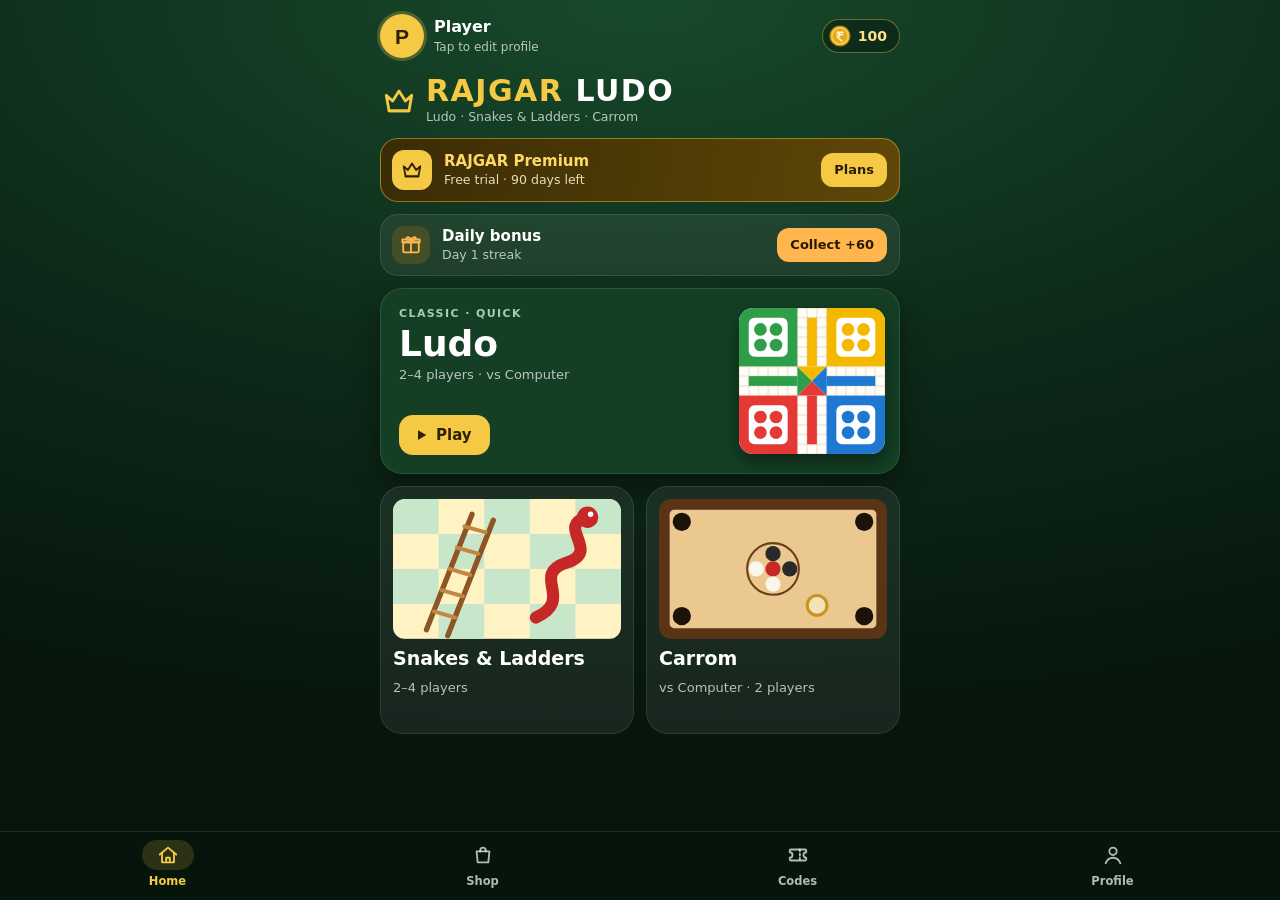
==== web/index.html @ 7553d936 "Android app shell (WebView + Play Billing 8) with CI build and emulator screenshots Co-Authored-By: " ====
<!DOCTYPE html>
<html lang="en">
<head>
<meta charset="UTF-8">
<meta name="viewport" content="width=device-width, initial-scale=1, viewport-fit=cover">
<title>RAJGAR Ludo</title>
<meta name="description" content="RAJGAR Ludo – Ludo, Snakes & Ladders and Carrom. Play offline vs computer or with friends on one phone.">
<meta name="theme-color" content="#0d2818">
<link rel="manifest" href="manifest.webmanifest">
<link rel="icon" type="image/png" sizes="192x192" href="icons/icon-192.png">
<link rel="apple-touch-icon" href="icons/apple-touch-icon.png">
<meta name="mobile-web-app-capable" content="yes">
<meta name="apple-mobile-web-app-capable" content="yes">
<meta name="apple-mobile-web-app-status-bar-style" content="black-translucent">
<link rel="stylesheet" href="shared.css">
<style>
  body.hub{min-height:100vh;min-height:100dvh;padding:max(10px, env(safe-area-inset-top)) 16px calc(92px + env(safe-area-inset-bottom))}
  .home{max-width:520px;margin:0 auto;display:flex;flex-direction:column;gap:12px}
  .who{flex:1;min-width:0;display:flex;align-items:center;gap:10px;background:none;border:0;padding:0;text-align:left}
  .av-lg{width:44px;height:44px;border-radius:50%;background:var(--surface-2);display:grid;place-items:center;flex:none;box-shadow:0 0 0 3px color-mix(in srgb,var(--accent) 25%,transparent)}
  .av-lg .avl{width:100%;height:100%;border-radius:50%;background:var(--accent);color:var(--accent-ink);display:grid;place-items:center;font:800 21px/1 'Baloo 2',sans-serif}
  .av-lg .avi{width:24px;height:24px}
  .who b{display:block;font-size:16px;font-weight:800;white-space:nowrap;overflow:hidden;text-overflow:ellipsis}
  .who small{font-size:12px;color:var(--text-2)}
  .wordmark{display:flex;align-items:center;gap:10px;padding:2px 2px 0}
  .wordmark .ic{width:34px;height:34px;color:var(--accent)}
  .wordmark .wm{font:800 30px/1 'Baloo 2',system-ui,sans-serif;letter-spacing:1.5px}
  .wordmark .wm span{color:var(--accent)}
  .wordmark small{display:block;font-size:12.5px;color:var(--text-2);margin-top:3px}
  .strip{display:flex;align-items:center;gap:12px;width:100%;padding:11px 12px 11px 11px;border-radius:18px;text-align:left}
  .prem{border:1px solid rgba(246,201,69,.45);background:linear-gradient(100deg,#3A2C05 0%,#5E4707 100%)}
  .prem .pi{width:40px;height:40px;border-radius:12px;background:#F6C945;display:grid;place-items:center;flex:none;color:#2B1E00}
  .prem b{color:#FFD866}
  .strip .tx{flex:1;display:flex;flex-direction:column;gap:1px;min-width:0}
  .strip b{font-size:15px;font-weight:800}
  .strip small{font-size:12.5px;color:#E9DDB8}
  .pill{padding:8px 13px;border-radius:12px;font-weight:800;font-size:13px;white-space:nowrap}
  .prem .pill{background:#F6C945;color:#2B1E00}
  .daily{background:var(--surface);border:1px solid var(--stroke)}
  .daily[hidden]{display:none}
  .daily .gi{width:38px;height:38px;border-radius:12px;background:rgba(255,152,0,.16);display:grid;place-items:center;flex:none;color:#FFB74D}
  .daily small{color:var(--text-2)}
  .daily .pill{background:#FFB74D;color:#2B1600;border:0}
  .gcard{display:flex;color:inherit;border-radius:22px;border:1px solid var(--stroke)}
  .hero{align-items:center;gap:12px;min-height:186px;padding:16px 14px 16px 18px;background:color-mix(in srgb,var(--bg1) 85%,#000);box-shadow:0 12px 28px rgba(0,0,0,.35)}
  .hero .tx{flex:1;display:flex;flex-direction:column;gap:4px;min-width:0}
  .eyebrow{font-size:11px;letter-spacing:1.4px;font-weight:800;color:#9FD3AE;text-transform:uppercase}
  .gtitle{font:800 36px/1 'Baloo 2',system-ui,sans-serif}
  .meta{font-size:13px;color:var(--text-2)}
  .stat{font-size:12.5px;font-weight:700;color:var(--accent);min-height:1.2em}
  .playbtn{margin-top:8px;align-self:flex-start;display:inline-flex;align-items:center;gap:6px;height:40px;padding:0 18px 0 13px;border-radius:14px;background:var(--accent);color:var(--accent-ink);font-weight:800;font-size:15px}
  .playbtn .ic{width:18px;height:18px}
  .mini{flex:none;border-radius:14px;box-shadow:0 8px 18px rgba(0,0,0,.4)}
  .tiles{display:grid;grid-template-columns:repeat(2,minmax(0,1fr));gap:12px}
  .tile{flex-direction:column;gap:10px;padding:12px;background:var(--surface)}
  .tile svg{width:100%;height:auto;border-radius:12px;display:block}
  .tile .tt{font:800 19px/1.05 'Baloo 2',system-ui,sans-serif}
  .tabbar{position:fixed;left:0;right:0;bottom:0;z-index:40;display:grid;grid-template-columns:repeat(4,minmax(0,1fr));padding:8px 10px calc(10px + env(safe-area-inset-bottom));background:color-mix(in srgb,var(--bg3) 94%,transparent);border-top:1px solid var(--stroke);backdrop-filter:blur(12px)}
  .tab{display:flex;flex-direction:column;align-items:center;gap:4px;background:none;border:0;padding:0;color:var(--text-2);font-size:11.5px;font-weight:700}
  .tab .tw{width:52px;height:30px;border-radius:15px;display:grid;place-items:center;transition:background .2s}
  .tab.on{color:var(--accent);font-weight:800}
  .tab.on .tw{background:color-mix(in srgb,var(--accent) 16%,transparent)}
  /* sheets */
  .shead{display:flex;align-items:center;gap:10px;margin-bottom:14px;padding-right:44px}
  .shead h2{margin:0;flex:1}
  .items{display:grid;grid-template-columns:repeat(2,minmax(0,1fr));gap:10px;margin-top:14px}
  .item{display:flex;align-items:center;gap:12px;padding:12px;border-radius:18px;background:var(--surface);border:1px solid var(--stroke);min-width:0}
  .item.in-use{border:1.5px solid rgba(155,231,163,.55)}
  .item.prem{background:linear-gradient(160deg,rgba(246,201,69,.16),rgba(255,255,255,.04));border-color:rgba(246,201,69,.45)}
  .item .iv{display:flex;flex-direction:column;gap:5px;min-width:0}
  .item .in{font-weight:800;font-size:14px;white-space:nowrap;overflow:hidden;text-overflow:ellipsis}
  .ib2{align-self:flex-start;height:28px;padding:0 11px;border-radius:9px;border:0;background:var(--accent);color:var(--accent-ink);font-weight:800;font-size:12px;white-space:nowrap}
  .ib2.ghost{background:transparent;border:1px solid var(--accent);color:var(--accent)}
  .tag{align-self:flex-start;padding:3px 8px;border-radius:7px;font-weight:900;font-size:10.5px;letter-spacing:.6px}
  .tag.p{background:#F6C945;color:#2B1E00}.tag.f{background:#FF6FAE;color:#3A0020}.tag.ok{background:transparent;color:#9BE7A3;padding:0;font-size:12px;letter-spacing:0}
  .tprev{width:50px;height:50px;border-radius:13px;flex:none;background:var(--fx),radial-gradient(circle,var(--bg1),var(--bg3));display:grid;place-items:center;border:1px solid var(--accent)}
  .tprev span{width:22px;height:22px;background:var(--board);border:2px solid var(--frame);border-radius:4px}
  .aprev{width:50px;height:50px;border-radius:50%;flex:none;background:var(--surface-2);display:grid;place-items:center}
  .aprev .avl{width:100%;height:100%;border-radius:50%;background:var(--accent);color:var(--accent-ink);display:grid;place-items:center;font:800 22px/1 'Baloo 2',sans-serif}
  .aprev .avi{width:26px;height:26px}
  .bprev{width:50px;height:50px;border-radius:13px;flex:none;background:rgba(46,158,72,.2);display:grid;place-items:center;font:800 24px/1 'Baloo 2',sans-serif;color:#9BE7A3}
  .note{margin-top:14px;font-size:12.5px;color:var(--text-2);text-align:center}
  .perks{list-style:none;margin:0 0 4px;padding:4px 14px;border-radius:18px;background:rgba(255,255,255,.05);border:1px solid var(--stroke)}
  .perks li{display:flex;align-items:center;gap:10px;padding:10px 0;border-bottom:1px solid rgba(255,255,255,.07);font-size:14px;font-weight:600}
  .perks li:last-child{border:0}
  .perks .ic{color:#9BE7A3;stroke-width:2.6}
  .prem-top{display:flex;flex-direction:column;align-items:center;gap:8px;margin-bottom:14px}
  .prem-top .pb{width:64px;height:64px;border-radius:20px;background:#F6C945;display:grid;place-items:center;color:#2B1E00;box-shadow:0 10px 30px rgba(246,201,69,.35)}
  .prem-top .pb .ic{width:34px;height:34px}
  .prem-top h2{margin:0;font:800 28px/1.05 'Baloo 2',sans-serif;color:#FFD866}
  .prem-top p{font-size:13.5px;color:#E9DDB8}
  .offer-tag{text-align:center;margin:12px 0 0;font-weight:800;font-size:13px;color:#FFB3A0}
  .offer-tag[hidden]{display:none}
  .plans{display:grid;grid-template-columns:1fr 1fr;gap:10px;margin-top:12px}
  .plan{position:relative;display:flex;flex-direction:column;align-items:center;gap:2px;padding:16px 8px 14px;border-radius:18px;border:2px solid var(--stroke);background:rgba(255,255,255,.05)}
  .plan.on{border-color:#F6C945;background:linear-gradient(160deg,rgba(246,201,69,.22),rgba(255,255,255,.04))}
  .plan .bv{position:absolute;top:-11px;padding:3px 9px;border-radius:8px;background:#F6C945;color:#2B1E00;font-size:10.5px;font-weight:900;letter-spacing:.6px}
  .plan b{font-size:13px;font-weight:700;color:var(--text-2)}
  .plan s{font-size:13px;color:#8FA696;min-height:1.2em}
  .plan .pr{font:800 34px/1 'Baloo 2',sans-serif;color:#FFD866}
  .plan small{font-size:12px;color:var(--text-2)}
  .plan .off{margin-top:6px;padding:3px 8px;border-radius:7px;background:#2E9E48;font-size:11px;font-weight:900;font-style:normal}
  .plan .off:empty{display:none}
  .linkbtn{display:block;margin:12px auto 0;background:none;border:0;color:var(--accent);font-weight:700;font-size:13px;text-decoration:underline}
  .fine{margin-top:6px;text-align:center;font-size:11.5px;color:#8FA696}
  .msg{min-height:1.3em;text-align:center;margin-top:10px;font-weight:700}
  .msg.ok{color:#9BE7A3}.msg.err{color:#FF9A9A}
  .ok-box{display:flex;align-items:center;gap:12px;padding:12px 14px;border-radius:16px;background:rgba(46,158,72,.16);border:1px solid rgba(155,231,163,.40);margin-top:12px}
  .ok-box[hidden]{display:none}
  .ok-box .ic{color:#9BE7A3}
  .code-in{font-size:20px;font-weight:800;letter-spacing:3px;text-transform:uppercase}
  .prow{display:flex;align-items:center;gap:14px;margin-bottom:12px;padding-right:44px}
  .prow .av-lg{width:64px;height:64px}
  .prow .av-lg .avl{font-size:30px}
  .prow .av-lg .avi{width:32px;height:32px}
  .prow .f{flex:1;min-width:0;display:flex;flex-direction:column;gap:6px}
  .prow .f .label{margin:0}
  .avpick{display:grid;grid-template-columns:repeat(7,minmax(0,1fr));gap:7px}
  .avpick button{aspect-ratio:1;border-radius:14px;border:1px solid var(--stroke);background:var(--surface);display:grid;place-items:center;padding:0}
  .avpick button.on{border:2px solid var(--accent);background:color-mix(in srgb,var(--accent) 16%,transparent)}
  .avpick button.lock{opacity:.4}
  .avpick .avl{font:800 19px/1 'Baloo 2',sans-serif;color:var(--accent)}
  .avpick .avi{width:22px;height:22px}
  .stats{display:grid;grid-template-columns:repeat(3,minmax(0,1fr));gap:8px;margin-top:12px}
  .stats div{display:flex;flex-direction:column;gap:2px;padding:10px 12px;border-radius:16px;background:var(--surface);border:1px solid var(--stroke)}
  .stats span{font-size:11.5px;color:var(--text-2);font-weight:700}
  .stats b{font:800 22px/1.1 'Baloo 2',sans-serif}
  .stats b small{font:700 13px Figtree,system-ui,sans-serif;color:var(--text-2)}
  .stats em{font-style:normal;font-size:11px;color:#9BE7A3;font-weight:700}
  .card{margin-top:12px;border-radius:18px;background:rgba(255,255,255,.05);border:1px solid var(--stroke);padding:4px 14px 10px}
  .card .label:first-child{margin-top:10px}
  .row{display:flex;align-items:center;justify-content:space-between;min-height:50px;border-top:1px solid rgba(255,255,255,.07);font-weight:700;font-size:14.5px}
  .switch{position:relative;width:50px;height:30px;border-radius:15px;border:0;background:rgba(255,255,255,.18);padding:0;flex:none}
  .switch::after{content:'';position:absolute;top:3px;left:3px;width:24px;height:24px;border-radius:50%;background:#fff;box-shadow:0 1px 3px rgba(0,0,0,.3);transition:left .2s}
  .switch.on{background:var(--accent)}
  .switch.on::after{left:23px}
  .navrow{display:flex;align-items:center;gap:12px;min-height:50px;padding:0 14px;margin-top:10px;border-radius:16px;background:rgba(255,255,255,.05);border:1px solid var(--stroke);font-size:14.5px;font-weight:700;width:100%}
  .navrow span{flex:1;text-align:left}
  .navrow .ic{color:var(--text-2);width:20px;height:20px}
  .ver{margin-top:12px;text-align:center;font-size:11.5px;color:#8FA696}
</style>
</head>
<body class="hub">
<main class="home">
  <header class="appbar">
    <button class="who" data-sheet="m-profile" aria-label="Edit profile">
      <span class="av-lg" data-avatar></span>
      <span><b id="p-name"></b><small>Tap to edit profile</small></span>
    </button>
    <span data-coins></span>
  </header>

  <div class="wordmark">
    <span data-icon="crown"></span>
    <div><div class="wm"><span>RAJGAR</span> LUDO</div><small>Ludo · Snakes &amp; Ladders · Carrom</small></div>
  </div>

  <button class="strip prem" data-sheet="m-premium">
    <span class="pi" data-icon="crown"></span>
    <span class="tx"><b>RAJGAR Premium</b><small id="prem-status"></small></span>
    <span class="pill" id="prem-go">Plans</span>
  </button>

  <div class="strip daily" id="daily" hidden>
    <span class="gi" data-icon="gift"></span>
    <span class="tx"><b>Daily bonus</b><small id="daily-sub"></small></span>
    <button class="pill" id="daily-go">Collect</button>
  </div>

  <a class="gcard hero" href="ludo.html">
    <span class="tx">
      <span class="eyebrow">Classic · Quick</span>
      <span class="gtitle">Ludo</span>
      <span class="meta">2–4 players · vs Computer</span>
      <span class="stat" data-stat="ludo"></span>
      <span class="playbtn" data-icon="play">Play</span>
    </span>
    <svg class="mini" width="146" height="146" viewBox="0 0 15 15" aria-hidden="true">
      <defs><pattern id="hc" width="1" height="1" patternUnits="userSpaceOnUse"><rect width="1" height="1" fill="#FFFDF8" stroke="#D3C6AC" stroke-width=".06"/></pattern></defs>
      <rect width="15" height="15" fill="#FBF7EF"/>
      <rect x="6" y="0" width="3" height="15" fill="url(#hc)"/><rect x="0" y="6" width="15" height="3" fill="url(#hc)"/>
      <rect x="7" y="1" width="1" height="5" fill="#F5B800"/><rect x="1" y="7" width="5" height="1" fill="#2E9E48"/><rect x="9" y="7" width="5" height="1" fill="#1E78D2"/><rect x="7" y="9" width="1" height="5" fill="#E53935"/>
      <rect width="6" height="6" fill="#2E9E48"/><rect x="9" width="6" height="6" fill="#F5B800"/><rect y="9" width="6" height="6" fill="#E53935"/><rect x="9" y="9" width="6" height="6" fill="#1E78D2"/>
      <rect x="1" y="1" width="4" height="4" rx=".6" fill="#fff"/><rect x="10" y="1" width="4" height="4" rx=".6" fill="#fff"/><rect x="1" y="10" width="4" height="4" rx=".6" fill="#fff"/><rect x="10" y="10" width="4" height="4" rx=".6" fill="#fff"/>
      <g fill="#2E9E48"><circle cx="2.2" cy="2.2" r=".65"/><circle cx="3.8" cy="2.2" r=".65"/><circle cx="2.2" cy="3.8" r=".65"/><circle cx="3.8" cy="3.8" r=".65"/></g>
      <g fill="#F5B800"><circle cx="11.2" cy="2.2" r=".65"/><circle cx="12.8" cy="2.2" r=".65"/><circle cx="11.2" cy="3.8" r=".65"/><circle cx="12.8" cy="3.8" r=".65"/></g>
      <g fill="#E53935"><circle cx="2.2" cy="11.2" r=".65"/><circle cx="3.8" cy="11.2" r=".65"/><circle cx="2.2" cy="12.8" r=".65"/><circle cx="3.8" cy="12.8" r=".65"/></g>
      <g fill="#1E78D2"><circle cx="11.2" cy="11.2" r=".65"/><circle cx="12.8" cy="11.2" r=".65"/><circle cx="11.2" cy="12.8" r=".65"/><circle cx="12.8" cy="12.8" r=".65"/></g>
      <polygon points="6,9 9,9 7.5,7.5" fill="#E53935"/><polygon points="6,6 6,9 7.5,7.5" fill="#2E9E48"/><polygon points="6,6 9,6 7.5,7.5" fill="#F5B800"/><polygon points="9,6 9,9 7.5,7.5" fill="#1E78D2"/>
    </svg>
  </a>

  <div class="tiles">
    <a class="gcard tile" href="snakes.html">
      <svg viewBox="0 0 150 92" aria-hidden="true">
        <rect width="150" height="92" fill="#FFF3C4"/>
        <g fill="#C8E6C9"><rect width="30" height="23"/><rect x="60" width="30" height="23"/><rect x="120" width="30" height="23"/><rect x="30" y="23" width="30" height="23"/><rect x="90" y="23" width="30" height="23"/><rect y="46" width="30" height="23"/><rect x="60" y="46" width="30" height="23"/><rect x="120" y="46" width="30" height="23"/><rect x="30" y="69" width="30" height="23"/><rect x="90" y="69" width="30" height="23"/></g>
        <g stroke="#8D5524" stroke-width="3.5" stroke-linecap="round"><path d="M22 86L52 10M36 90L66 14"/><path d="M27 74l14 4M32 60l14 4M37 46l14 4M42 32l14 4M47 18l14 4" stroke="#C68642" stroke-width="2.6"/></g>
        <path d="M128 12c-22 6 10 22-14 30s6 24-20 36" fill="none" stroke="#C62828" stroke-width="8" stroke-linecap="round"/>
        <circle cx="128" cy="12" r="7" fill="#C62828"/><circle cx="130" cy="10" r="1.8" fill="#fff"/>
      </svg>
      <span class="tt">Snakes &amp; Ladders</span>
      <span class="meta">2–4 players</span>
      <span class="stat" data-stat="snakes"></span>
    </a>
    <a class="gcard tile" href="carrom.html">
      <svg viewBox="0 0 150 92" aria-hidden="true">
        <rect width="150" height="92" fill="#5B3416"/><rect x="7" y="7" width="136" height="78" rx="3" fill="#EBC88F"/>
        <g fill="#1B120A"><circle cx="15" cy="15" r="6"/><circle cx="135" cy="15" r="6"/><circle cx="15" cy="77" r="6"/><circle cx="135" cy="77" r="6"/></g>
        <circle cx="75" cy="46" r="17" fill="none" stroke="#6B3F1C" stroke-width="1.4"/><circle cx="75" cy="46" r="5" fill="#C62828"/>
        <circle cx="64" cy="46" r="5" fill="#FAF6EC"/><circle cx="86" cy="46" r="5" fill="#2A2A2A"/><circle cx="75" cy="36" r="5" fill="#2A2A2A"/><circle cx="75" cy="56" r="5" fill="#FAF6EC"/>
        <circle cx="104" cy="70" r="6.5" fill="#F3E3B6" stroke="#C8961E" stroke-width="2"/>
      </svg>
      <span class="tt">Carrom</span>
      <span class="meta">vs Computer · 2 players</span>
      <span class="stat" data-stat="carrom"></span>
    </a>
  </div>
</main>

<nav class="tabbar" aria-label="Main">
  <button class="tab on" data-tab="home"><span class="tw" data-icon="home"></span>Home</button>
  <button class="tab" data-tab="m-shop"><span class="tw" data-icon="shop"></span>Shop</button>
  <button class="tab" data-tab="m-codes"><span class="tw" data-icon="ticket"></span>Codes</button>
  <button class="tab" data-tab="m-profile"><span class="tw" data-icon="user"></span>Profile</button>
</nav>

<!-- Shop -->
<div id="m-shop" class="modal" hidden><div class="sheet">
  <button class="close-x" data-close aria-label="Close" data-icon="close"></button>
  <div class="shead"><span data-icon="shop" style="color:var(--accent)"></span><h2>Shop</h2><span data-coins></span></div>
  <div class="seg" id="shop-tabs" style="--n:4">
    <button data-tab="dice" class="on">Dice</button><button data-tab="theme">Themes</button>
    <button data-tab="avatar">Avatars</button><button data-tab="power">Boosts</button>
  </div>
  <div id="shop-grid" class="items"></div>
  <p class="note">Win against the computer and collect the daily bonus to earn coins.</p>
</div></div>

<!-- Premium -->
<div id="m-premium" class="modal" hidden><div class="sheet" style="background:linear-gradient(180deg,#3A2C05 0%,#1A1505 26%,var(--bg2) 52%,var(--bg3) 100%)">
  <button class="close-x" data-close aria-label="Close" data-icon="close"></button>
  <div class="prem-top"><span class="pb" data-icon="crown"></span><h2>RAJGAR Premium</h2><p id="prem-sub"></p></div>
  <ul class="perks" id="perks"></ul>
  <p id="offer-tag" class="offer-tag" hidden></p>
  <div class="plans">
    <button class="plan" data-plan="yearly"><b>1 Year</b><s id="was-yearly"></s><span class="pr" id="price-yearly"></span><small>per year</small><em class="off" id="off-yearly"></em></button>
    <button class="plan on" data-plan="lifetime"><span class="bv">BEST VALUE</span><b>Lifetime</b><s id="was-lifetime"></s><span class="pr" id="price-lifetime"></span><small>one-time</small><em class="off" id="off-lifetime"></em></button>
  </div>
  <button id="buy-go" class="btn primary"></button>
  <div id="prem-msg" class="msg"></div>
  <button id="btn-restore" class="linkbtn">Restore purchases</button>
  <p class="fine">Paid through Google Play. Cancel the yearly plan anytime in Play Store › Subscriptions.</p>
</div></div>

<!-- Codes -->
<div id="m-codes" class="modal" hidden><div class="sheet">
  <button class="close-x" data-close aria-label="Close" data-icon="close"></button>
  <div class="shead"><span data-icon="ticket" style="color:#FF8FC0"></span><h2>Festival &amp; gift codes</h2></div>
  <p class="sub">Unlock festival dice, themes and coins</p>
  <label class="label" for="code-in">Your code</label>
  <input id="code-in" class="field code-in" autocomplete="off" autocapitalize="characters" maxlength="20" placeholder="e.g. HOLI">
  <button id="code-go" class="btn primary">Redeem</button>
  <div id="code-ok" class="ok-box" hidden><span data-icon="info"></span><span id="code-ok-t"></span></div>
  <div id="code-msg" class="msg"></div>
  <p class="note">Codes come from GARA shops and festival posts. Each code works once per phone.</p>
</div></div>

<!-- Profile & settings -->
<div id="m-profile" class="modal" hidden><div class="sheet">
  <button class="close-x" data-close aria-label="Close" data-icon="close"></button>
  <div class="prow">
    <span class="av-lg" data-avatar></span>
    <div class="f"><label class="label" for="name-in">Player name</label><input id="name-in" class="field" maxlength="14" autocomplete="off"></div>
  </div>
  <div id="avpick" class="avpick"></div>
  <div class="stats" id="stats"></div>
  <div class="card">
    <div id="sound-ctl"></div>
    <div class="row" style="margin-top:10px"><span>Vibration</span><button class="switch" data-pref="vibe" aria-label="Vibration"></button></div>
    <div class="row"><span>Fast moves</span><button class="switch" data-pref="fast" aria-label="Fast moves"></button></div>
  </div>
  <button class="navrow" data-install hidden><span data-icon="install"></span><span>Install app</span></button>
  <a class="navrow" href="privacy.html"><span data-icon="shield"></span><span>Privacy policy</span><span data-icon="back" style="flex:none;transform:rotate(180deg)"></span></a>
  <p class="ver">RAJGAR Ludo 2.3 · GARA Industries, Dhanbad</p>
</div></div>

<script src="shared.js"></script>
<script>
'use strict';
const $ = id => document.getElementById(id);
const P = () => RG.P;
RG.bindHeader();

/* ---------- home ---------- */
function nextDaily(){
  const d = new Date(Date.now() - 864e5), y = d.getFullYear() + '-' + (d.getMonth()+1) + '-' + d.getDate();
  const day = P().daily.last === y ? Math.min(7, P().daily.streak + 1) : 1;
  return { day, amt:(20 + day*10) * (RG.isPremium() ? 2 : 1) };
}
function paintHome(){
  $('p-name').textContent = P().name;
  const pp = P().premium;
  $('prem-status').textContent = pp.kind === 'lifetime' ? 'Lifetime member — thank you!'
    : RG.paidPremium() ? `Active till ${new Date(pp.until).toLocaleDateString('en-IN')}`
    : RG.trialLeft() > 0 ? `Free trial · ${RG.trialLeft()} days left` : 'Unlock premium dice, themes & 2× coins';
  $('prem-go').textContent = RG.paidPremium() ? 'Active' : 'Plans';
  const avail = RG.dailyAvailable();
  $('daily').hidden = !avail;
  if (avail){ const n = nextDaily(); $('daily-sub').textContent = `Day ${n.day} streak`; $('daily-go').textContent = `Collect +${n.amt}`; }
  document.querySelectorAll('[data-stat]').forEach(el => {
    const s = P().stats[el.dataset.stat] || {p:0,w:0};
    el.textContent = s.p ? `Won ${s.w} of ${s.p}` : '';
  });
}
RG.onChange(paintHome); paintHome();
$('daily-go').addEventListener('click', () => {
  const amt = RG.claimDaily();
  if (amt){ RG.sfx.coin(); RG.vibrate(30); RG.toast(`+${amt} coins · day ${P().daily.streak} streak`); }
});

/* ---------- sheets & tabs ---------- */
const RENDER = { 'm-shop':renderShop, 'm-premium':renderPremium, 'm-codes':renderCodes, 'm-profile':renderProfile };
function setTab(id){ document.querySelectorAll('.tab').forEach(t => t.classList.toggle('on', t.dataset.tab === (id || 'home'))); }
function open(id){
  document.querySelectorAll('.modal').forEach(m => m.hidden = true);
  const m = $(id); m.hidden = false; (RENDER[id] || (() => {}))();
  setTab(['m-shop','m-codes','m-profile'].includes(id) ? id : 'home');
}
function closeAll(){ document.querySelectorAll('.modal').forEach(m => m.hidden = true); setTab('home'); }
document.querySelectorAll('[data-sheet]').forEach(b => b.addEventListener('click', () => open(b.dataset.sheet)));
document.querySelectorAll('.tab').forEach(t => t.addEventListener('click', () => t.dataset.tab === 'home' ? closeAll() : open(t.dataset.tab)));
document.querySelectorAll('[data-close]').forEach(b => b.addEventListener('click', closeAll));
document.querySelectorAll('.modal').forEach(m => m.addEventListener('click', e => { if (e.target === m) closeAll(); }));
document.querySelectorAll('[data-install]').forEach(b => b.addEventListener('click', RG.install));
RG.onBack(open => { if (open.length){ closeAll(); return true; } return false; });

/* ---------- shop ---------- */
let shopTab = 'dice';
$('shop-tabs').addEventListener('click', e => {
  const t = e.target.dataset.tab; if (!t) return;
  shopTab = t; document.querySelectorAll('#shop-tabs button').forEach(b => b.classList.toggle('on', b.dataset.tab === t));
  renderShop();
});
const equippedId = kind => kind === 'avatar' ? P().avatar : P().equipped[kind];
function renderShop(){
  const kind = shopTab, grid = $('shop-grid'); grid.innerHTML = '';
  for (const it of RG.CATALOG[kind]){
    const card = document.createElement('div');
    const inUse = kind !== 'power' && equippedId(kind) === it.id;
    card.className = 'item' + (inUse ? ' in-use' : it.premium ? ' prem' : '');
    let prev;
    if (kind === 'dice') prev = `<span class="die sm" data-skin="${it.id}"></span>`;
    else if (kind === 'theme') prev = `<span class="tprev" data-theme="${it.id}"><span></span></span>`;
    else if (kind === 'avatar') prev = `<span class="aprev">${RG.avatarHTML(it.id, P().name)}</span>`;
    else prev = `<span class="bprev">6</span>`;
    let act;
    if (kind === 'power') act = `<button class="ib2" data-act="buy">${it.price} coins</button>`;
    else if (inUse) act = `<span class="tag ok">In use</span>`;
    else if (RG.has(kind, it.id)) act = `<button class="ib2 ghost" data-act="use">Use</button>`;
    else if (it.premium && it.code) act = `<button class="tag f" data-act="code">FESTIVAL</button>`;
    else if (it.premium) act = `<button class="tag p" data-act="premium">PREMIUM</button>`;
    else act = `<button class="ib2" data-act="buy">${it.price} coins</button>`;
    const sub = kind === 'power' ? `<span style="font-size:11.5px;color:var(--text-2)">You have ${P().power[it.id]||0}</span>` : '';
    card.innerHTML = prev + `<span class="iv"><span class="in">${it.name}</span>${sub}${act}</span>`;
    const d = card.querySelector('.die'); if (d){ RG.makeDie(d, it.id); RG.setDie(d, 5); }
    const btn = card.querySelector('[data-act]');
    if (btn) btn.addEventListener('click', () => {
      const a = btn.dataset.act;
      if (a === 'code') return open('m-codes');
      if (a === 'premium') return open('m-premium');
      if (a === 'use'){ RG.equip(kind, it.id); RG.sfx.land(); return renderShop(); }
      const r = RG.buy(kind, it.id);
      RG.toast(r.msg);
      if (r.ok){ RG.sfx.coin(); if (kind !== 'power') RG.equip(kind, it.id); } else RG.sfx.error();
      renderShop();
    });
    grid.appendChild(card);
  }
}

/* ---------- premium ---------- */
let plan = 'lifetime', prices = null;
const PERKS = ['All premium dice, themes &amp; avatars', '2× coins on every win', '2× daily bonus + 1 free Lucky Six a day', 'Holi &amp; Diwali festival packs included'];
async function renderPremium(){
  $('perks').innerHTML = PERKS.map(p => `<li>${RG.icon('check')}${p}</li>`).join('');
  $('prem-msg').textContent = '';
  $('prem-sub').textContent = RG.paidPremium() ? (P().premium.kind === 'lifetime' ? 'You own Premium for life' : 'Your Premium is active')
    : RG.trialLeft() > 0 ? `Free trial · ${RG.trialLeft()} days left` : 'Your free trial has ended';
  prices = await RG.premiumPrices();
  for (const k of ['yearly','lifetime']){
    $('price-' + k).textContent = prices[k].now; $('was-' + k).textContent = prices[k].was; $('off-' + k).textContent = prices[k].off ? prices[k].off + '% OFF' : '';
  }
  $('offer-tag').hidden = !prices.offer; $('offer-tag').textContent = `Launch offer · ends ${prices.ends}`;
  paintPlan();
}
function paintPlan(){
  document.querySelectorAll('[data-plan]').forEach(b => b.classList.toggle('on', b.dataset.plan === plan));
  $('buy-go').hidden = RG.paidPremium();
  if (prices) $('buy-go').textContent = `Get ${plan === 'lifetime' ? 'Lifetime' : '1 Year'} · ${prices[plan].now}`;
}
document.querySelectorAll('[data-plan]').forEach(b => b.addEventListener('click', () => { plan = b.dataset.plan; paintPlan(); }));
$('buy-go').addEventListener('click', async () => {
  const r = await RG.buyPremium(plan);
  if (r.ok){ RG.sfx.win(); await renderPremium(); }
  const m = $('prem-msg'); m.textContent = r.msg; m.className = 'msg ' + (r.ok ? 'ok' : 'err');
});
$('btn-restore').addEventListener('click', async () => {
  const r = await RG.restorePurchases();
  const m = $('prem-msg'); m.textContent = r.msg; m.className = 'msg ' + (r.ok ? 'ok' : 'err');
});

/* ---------- codes ---------- */
function renderCodes(){ $('code-msg').textContent = ''; $('code-ok').hidden = true; }
function redeem(){
  const r = RG.redeem($('code-in').value);
  if (r.ok){ $('code-ok').hidden = false; $('code-ok-t').textContent = r.msg; $('code-msg').textContent = ''; RG.sfx.win(); $('code-in').value = ''; }
  else { $('code-ok').hidden = true; const m = $('code-msg'); m.textContent = r.msg; m.className = 'msg err'; RG.sfx.error(); }
}
$('code-go').addEventListener('click', redeem);
$('code-in').addEventListener('keydown', e => { if (e.key === 'Enter') redeem(); });

/* ---------- profile & settings ---------- */
RG.mountSoundControls($('sound-ctl'));
function renderProfile(){
  $('name-in').value = P().name;
  $('avpick').innerHTML = RG.CATALOG.avatar.map(a => {
    const owned = RG.has('avatar', a.id);
    return `<button data-av="${a.id}" class="${a.id === P().avatar ? 'on' : ''} ${owned ? '' : 'lock'}" aria-label="${a.name} avatar">${RG.avatarHTML(a.id, P().name)}</button>`;
  }).join('');
  const names = { ludo:'Ludo', snakes:'Snakes', carrom:'Carrom' };
  $('stats').innerHTML = Object.keys(names).map(g => {
    const s = P().stats[g] || {p:0,w:0};
    return `<div><span>${names[g]}</span><b>${s.w}<small> / ${s.p}</small></b><em>${s.p ? Math.round(100*s.w/s.p) + '% wins' : 'No games yet'}</em></div>`;
  }).join('');
  document.querySelectorAll('[data-pref]').forEach(t => t.classList.toggle('on', !!P()[t.dataset.pref]));
}
$('avpick').addEventListener('click', e => {
  const b = e.target.closest('button'); if (!b) return;
  if (!RG.has('avatar', b.dataset.av)){ RG.toast('This avatar comes with Premium'); return; }
  RG.equip('avatar', b.dataset.av); renderProfile();
});
$('name-in').addEventListener('change', () => { RG.setName($('name-in').value); RG.toast('Name saved'); });
document.querySelectorAll('[data-pref]').forEach(t => t.addEventListener('click', () => {
  RG.setPref(t.dataset.pref, !P()[t.dataset.pref]); renderProfile();
  if (t.dataset.pref === 'vibe' && P().vibe) RG.vibrate(60);
}));

/* deep links used for store screenshots: ?sheet=shop|premium|codes|profile */
const sheet = new URLSearchParams(location.search).get('sheet');
if (sheet && $('m-' + sheet)) open('m-' + sheet);
window.__rg = RG;
</script>
</body>
</html>
---- web/shared.css ----
/* ===== RAJGAR Ludo – shared styles (app shell, themes, dice skins) ===== */
:root{
  --red:#e53935; --green:#2e9e48; --yellow:#f5b800; --blue:#1e78d2;
  --surface:rgba(255,255,255,.07); --surface-2:rgba(255,255,255,.12); --stroke:rgba(255,255,255,.10);
  --text-2:rgba(255,255,255,.70); --r:18px;
  --bw:min(calc(100vw - 20px), 500px, calc(100vh - 236px));
  --mv:150ms;
}
@supports (height:100dvh){ :root{ --bw:min(calc(100vw - 20px), 500px, calc(100dvh - 236px)); } }

/* ---------- fonts (bundled in the app; the website falls back to system fonts) ---------- */
@font-face{font-family:'Baloo 2';src:url(fonts/baloo2.woff2) format('woff2');font-weight:400 800;font-display:swap}
@font-face{font-family:'Figtree';src:url(fonts/figtree.woff2) format('woff2');font-weight:300 900;font-display:swap}

/* ---------- board themes ---------- */
:root,[data-theme=classic]{--bg1:#174a2b;--bg2:#0d2818;--bg3:#06160d;--accent:#f6c945;--accent-2:#ffb300;--accent-ink:#2e2100;
  --board:#fbf7ef;--board2:#efe4cc;--cell:#fffdf8;--line:#b9ab92;--frame:#4a2e13;--star:#a8977a;--fx:none}
[data-theme=night]{--bg1:#2a2a5a;--bg2:#14143a;--bg3:#07071a;--accent:#c9a2ff;--accent-2:#9f7bff;--accent-ink:#1d0d44;
  --board:#ecebfa;--board2:#d9d6f2;--cell:#f8f7ff;--line:#a7a3c9;--frame:#241c55;--star:#8e88b8;
  --fx:radial-gradient(circle at 20% 15%,rgba(255,255,255,.18) 0 1px,transparent 2px),radial-gradient(circle at 80% 30%,rgba(255,255,255,.15) 0 1px,transparent 2px),radial-gradient(circle at 60% 80%,rgba(255,255,255,.12) 0 1px,transparent 2px)}
[data-theme=sandal]{--bg1:#6a4523;--bg2:#3d2610;--bg3:#1f1206;--accent:#ffcf70;--accent-2:#f0a93c;--accent-ink:#3d2400;
  --board:#f3dfbd;--board2:#e6c99a;--cell:#fbeed6;--line:#b8925e;--frame:#5a3313;--star:#a3773f;--fx:none}
[data-theme=holi]{--bg1:#8a2bb5;--bg2:#3c0d5c;--bg3:#1a0530;--accent:#ff6fae;--accent-2:#ff3d8b;--accent-ink:#3a0020;
  --board:#fff7fb;--board2:#ffe3f1;--cell:#ffffff;--line:#e1a6c8;--frame:#ff5fa2;--star:#f39c12;
  --fx:radial-gradient(circle at 12% 18%,rgba(255,95,162,.45) 0 9%,transparent 16%),radial-gradient(circle at 88% 12%,rgba(255,214,0,.4) 0 8%,transparent 15%),radial-gradient(circle at 85% 85%,rgba(0,220,255,.35) 0 10%,transparent 18%),radial-gradient(circle at 10% 88%,rgba(80,255,120,.3) 0 9%,transparent 16%)}
[data-theme=diwali]{--bg1:#6e200c;--bg2:#2e0b04;--bg3:#150401;--accent:#ffbf2e;--accent-2:#ff9800;--accent-ink:#3a1800;
  --board:#fff4e0;--board2:#ffe2b0;--cell:#fffaf0;--line:#d9a35c;--frame:#8a3b0a;--star:#e67e22;
  --fx:radial-gradient(circle at 15% 20%,rgba(255,200,60,.6) 0 1.5px,transparent 3px),radial-gradient(circle at 75% 12%,rgba(255,200,60,.5) 0 1.5px,transparent 3px),radial-gradient(circle at 90% 60%,rgba(255,160,40,.5) 0 2px,transparent 4px),radial-gradient(circle at 30% 85%,rgba(255,220,100,.5) 0 1.5px,transparent 3px),radial-gradient(circle at 50% 100%,rgba(255,140,0,.35),transparent 45%)}

/* ---------- base ---------- */
*{box-sizing:border-box;margin:0;padding:0;-webkit-tap-highlight-color:transparent}
html{-webkit-text-size-adjust:100%;text-size-adjust:100%}
html,body{min-height:100%}
body{
  background:var(--fx), radial-gradient(120% 80% at 50% 0%, var(--bg1) 0%, var(--bg2) 55%, var(--bg3) 100%);
  background-color:var(--bg2); background-attachment:fixed;
  font:500 14px/1.35 Figtree,system-ui,Roboto,'Segoe UI',sans-serif; color:#fff;
  user-select:none; -webkit-user-select:none; -webkit-touch-callout:none;
  overscroll-behavior:none;
}
button,input{font:inherit;color:inherit}
button{cursor:pointer}
a{color:inherit;text-decoration:none}
img{max-width:100%}
body > *{animation:enter .28s ease-out both}
@keyframes enter{from{opacity:0;transform:translateY(6px)}to{opacity:1;transform:none}}
@media (prefers-reduced-motion:reduce){ body > *, .sheet, .modal{animation:none!important} }

body.game{
  height:100vh; height:100dvh; overflow:hidden;
  display:flex; flex-direction:column; align-items:center; justify-content:flex-start; gap:8px;
  padding:max(4px, env(safe-area-inset-top)) 10px max(10px, env(safe-area-inset-bottom));
}
body.game .spacer{flex:1}

/* ---------- icons & press feedback ---------- */
.ic{width:22px;height:22px;stroke:currentColor;fill:none;stroke-width:2;stroke-linecap:round;stroke-linejoin:round;flex:none;display:block}
.ic.fill{fill:currentColor;stroke:none}
button:not(:disabled):active, a.btn:active, .press:active{transform:scale(.96)}
button, a.btn, .press{transition:transform .12s ease, background-color .2s, opacity .2s}

/* ---------- app bar ---------- */
.appbar{width:min(100%,520px);display:flex;align-items:center;gap:8px;min-height:52px;flex:none}
.appbar .title{flex:1;min-width:0;font:800 22px/1 'Baloo 2',system-ui,sans-serif;letter-spacing:.4px;display:flex;align-items:center;gap:8px;white-space:nowrap;overflow:hidden;text-overflow:ellipsis}
.appbar .title .ic{color:var(--accent)}
.ib{width:40px;height:40px;border-radius:14px;display:grid;place-items:center;background:var(--surface);border:1px solid var(--stroke);color:#fff;flex:none;padding:0}
.ib .ic{width:21px;height:21px}
.coin-chip{display:inline-flex;align-items:center;gap:6px;height:34px;padding:0 12px 0 5px;border-radius:17px;background:rgba(0,0,0,.32);border:1px solid rgba(246,201,69,.40);font-weight:800;font-size:14px;color:#ffe08a;font-variant-numeric:tabular-nums;white-space:nowrap;flex:none}
.coin-chip svg{width:24px;height:24px;flex:none}
.brand{font-weight:900;letter-spacing:1px;color:var(--accent)}
.brand span{color:#fff}

/* ---------- player tags ---------- */
.names{width:var(--bw);display:flex;justify-content:space-between;align-items:center;min-height:30px;flex:none}
.pname{display:flex;align-items:center;gap:7px;font-size:12.5px;font-weight:700;padding:3px 11px 3px 3px;border-radius:16px;background:rgba(0,0,0,.28);border:1.5px solid transparent;opacity:.72;transition:all .2s;max-width:49%;white-space:nowrap;overflow:hidden;text-overflow:ellipsis}
.pname.off{visibility:hidden}
.pname.active{opacity:1;border-color:var(--c);box-shadow:0 0 0 3px color-mix(in srgb, var(--c) 25%, transparent)}
.pname .av{width:24px;height:24px;border-radius:50%;background:var(--c);display:grid;place-items:center;font-size:13px;flex:none;box-shadow:inset 0 0 0 2px rgba(255,255,255,.55)}
.pname small{opacity:.7;font-weight:600}

/* ---------- control dock ---------- */
.controls{width:var(--bw);display:flex;justify-content:space-between;align-items:center;gap:10px;background:rgba(0,0,0,.30);padding:10px 12px;border-radius:22px;border:1px solid var(--stroke);flex:none;backdrop-filter:blur(8px)}
.turn{display:flex;align-items:center;gap:10px;min-width:0}
.turn-dot{width:14px;height:14px;border-radius:50%;flex:none;transition:all .3s;box-shadow:0 0 0 4px rgba(255,255,255,.08)}
.turn-name{font-weight:800;font-size:15px;white-space:nowrap;overflow:hidden;text-overflow:ellipsis}
.status{font-size:12.5px;color:var(--text-2);min-height:1.1em}
.power{background:rgba(246,201,69,.12);border:1px solid rgba(246,201,69,.5);border-radius:12px;padding:7px 9px;font-size:12px;font-weight:800;color:var(--accent);white-space:nowrap;flex:none}
.power[hidden]{display:none}

/* ---------- dice + skins ---------- */
.die{--face:#fff;--pip:#2c3e50;--edge:#dcdcdc;--glow:none;
  width:62px;height:62px;flex:none;background:var(--face);border-radius:16px;border:3px solid var(--edge);
  box-shadow:0 6px 14px rgba(0,0,0,.5), inset 0 -4px 0 rgba(0,0,0,.12);padding:8px;
  display:grid;grid-template-columns:repeat(3,1fr);grid-template-rows:repeat(3,1fr);place-items:center;position:relative}
.die .p{width:10px;height:10px;border-radius:50%;background:var(--pip);visibility:hidden;box-shadow:var(--glow)}
.die .p.on{visibility:visible}
.die .num{display:none}
.die.sm{width:44px;height:44px;padding:5px;border-width:2px;border-radius:11px}
.die.sm .p{width:7px;height:7px}
.die[data-skin=numbers] .p{display:none}
.die[data-skin=numbers] .num{display:block;grid-area:1/1/4/4;font-weight:900;font-size:2rem;color:var(--pip);line-height:1}
.die.sm[data-skin=numbers] .num{font-size:1.4rem}
.die[data-skin=wood]{--face:linear-gradient(135deg,#c99560 0%,#a06a3a 45%,#c08a52 55%,#8b5a2b 100%);--pip:#3b2210;--edge:#6b4020}
.die[data-skin=neon]{--face:#0b0b1a;--pip:#2ff3ff;--edge:#2ff3ff;--glow:0 0 6px #2ff3ff,0 0 10px #2ff3ff}
.die[data-skin=ruby]{--face:radial-gradient(circle at 30% 25%,#ff6b81,#c0102c 55%,#6d0618);--pip:#fff;--edge:#8e0b22;--glow:0 0 3px rgba(255,255,255,.8)}
.die[data-skin=gold]{--face:linear-gradient(135deg,#fff3b0 0%,#f5c542 35%,#c8961e 65%,#ffe58a 100%);--pip:#4a3000;--edge:#a87a12}
.die[data-skin=holi]{--face:conic-gradient(from 20deg,#ff5fa2,#ffd600,#3ddc84,#00c2ff,#9b5cff,#ff5fa2);--pip:#fff;--edge:#fff;--glow:0 0 0 2px rgba(0,0,0,.25)}
.die[data-skin=diwali]{--face:radial-gradient(circle at 50% 40%,#a8320f,#5c1406 70%);--pip:#ffcc33;--edge:#ffb300;--glow:0 0 6px #ffb300}
.die.ready{outline:3px solid var(--accent);outline-offset:3px;animation:dieGlow 1s infinite alternate}
.die.rolling{animation:dieShake .12s infinite}
.die:disabled{cursor:default}
@keyframes dieGlow{from{box-shadow:0 0 0 0 color-mix(in srgb,var(--accent) 60%,transparent)}to{box-shadow:0 0 22px 4px color-mix(in srgb,var(--accent) 55%,transparent)}}
@keyframes dieShake{0%{transform:rotate(-12deg) scale(.95)}50%{transform:rotate(12deg) scale(1.05)}100%{transform:rotate(-12deg) scale(.95)}}

/* ---------- board & tokens ---------- */
.board{position:relative;width:var(--bw);aspect-ratio:1/1;border-radius:16px;box-shadow:0 14px 34px rgba(0,0,0,.55);overflow:hidden;background:var(--board);flex:none}
.board svg{position:absolute;inset:0;width:100%;height:100%;display:block}
.tokens{position:absolute;inset:0}
.sv-board{fill:var(--board)}
.sv-cell{fill:var(--cell);stroke:var(--line);stroke-width:.04}
.sv-cell2{fill:var(--board2);stroke:var(--line);stroke-width:.03}
.sv-cc{stroke:var(--line);stroke-width:.04}
.sv-star{fill:var(--star)}
.sv-num{fill:var(--star);font-weight:700;font-family:system-ui,sans-serif}
.sv-frame{fill:none;stroke:var(--frame);stroke-width:.12}
.token{position:absolute;width:6.1%;aspect-ratio:1/1;border-radius:50%;padding:0;border:2px solid #fff;z-index:5;
  transform:translate(-50%,-50%) scale(var(--s,1));
  transition:left var(--mv) ease-out, top var(--mv) ease-out, transform .2s;
  box-shadow:0 3px 5px rgba(0,0,0,.55), inset 0 2px 3px rgba(255,255,255,.75)}
.token::after{content:'';position:absolute;inset:28%;border-radius:50%;background:rgba(255,255,255,.55)}
.t-red{background:radial-gradient(circle at 35% 35%,#ff8a80,#d32f2f 70%,#8e0e0e)}
.t-green{background:radial-gradient(circle at 35% 35%,#7ee39a,#2e9e48 70%,#0d5a22)}
.t-yellow{background:radial-gradient(circle at 35% 35%,#fff0a8,#f5b800 70%,#b07800)}
.t-blue{background:radial-gradient(circle at 35% 35%,#90c6ff,#1e78d2 70%,#0c3d73)}
.token.can{z-index:20;outline:3px solid var(--accent);outline-offset:1px;animation:hop .5s infinite alternate ease-in-out}
.token.moving{z-index:30}
.token.slide{transition:left .7s ease-in-out, top .7s ease-in-out, transform .2s}
@keyframes hop{from{transform:translate(-50%,-50%) scale(var(--s,1))}to{transform:translate(-50%,-72%) scale(calc(var(--s,1) * 1.12))}}

/* ---------- toast ---------- */
.toast{position:fixed;left:50%;bottom:calc(120px + env(safe-area-inset-bottom));transform:translateX(-50%) translateY(16px);background:rgba(10,14,12,.92);border:1px solid var(--stroke);padding:10px 16px;border-radius:16px;font-weight:700;font-size:13.5px;opacity:0;pointer-events:none;transition:all .25s;z-index:90;max-width:90vw;text-align:center;box-shadow:0 10px 30px rgba(0,0,0,.5)}
.toast.show{opacity:1;transform:translateX(-50%) translateY(0)}

/* ---------- bottom sheets ---------- */
.modal{position:fixed;inset:0;background:rgba(0,0,0,.55);display:flex;align-items:flex-end;justify-content:center;z-index:50;animation:fade .18s ease-out}
.modal[hidden]{display:none}
@keyframes fade{from{opacity:0}to{opacity:1}}
.sheet{width:100%;max-width:520px;max-height:90vh;max-height:90dvh;overflow:auto;overscroll-behavior:contain;
  background:linear-gradient(180deg,var(--bg1) 0%,var(--bg2) 40%,var(--bg3) 100%);
  border:1px solid var(--stroke);border-bottom:0;border-radius:26px 26px 0 0;
  padding:8px 18px calc(22px + env(safe-area-inset-bottom));box-shadow:0 -12px 40px rgba(0,0,0,.5);
  animation:sheetUp .28s cubic-bezier(.2,.8,.2,1);position:relative}
.sheet::before{content:'';display:block;width:42px;height:4px;border-radius:2px;background:rgba(255,255,255,.25);margin:0 auto 14px}
@keyframes sheetUp{from{transform:translateY(60px);opacity:.3}to{transform:none;opacity:1}}
.sheet h1{font-size:22px;font-weight:900;letter-spacing:.6px;margin-bottom:2px}
.sheet h2{font-size:19px;font-weight:800;margin-bottom:12px;display:flex;align-items:center;gap:8px}
.sheet h2 .ic{color:var(--accent)}
.close-x{position:absolute;top:12px;right:12px;width:36px;height:36px;border-radius:12px;border:1px solid var(--stroke);background:var(--surface);display:grid;place-items:center;padding:0}
.close-x .ic{width:18px;height:18px}
.sub{font-size:13px;color:var(--text-2);margin-bottom:12px}
.label{font-size:11px;text-transform:uppercase;letter-spacing:1.2px;color:var(--text-2);font-weight:700;margin:16px 0 8px}
.seg{display:grid;grid-template-columns:repeat(var(--n,3),1fr);gap:4px;background:rgba(0,0,0,.28);padding:4px;border-radius:14px}
.seg button{background:transparent;border:0;border-radius:11px;padding:9px 6px;font-weight:700;font-size:13.5px;color:var(--text-2)}
.seg button.on{background:var(--accent);color:var(--accent-ink);box-shadow:0 2px 8px rgba(0,0,0,.25)}
.seat{display:flex;align-items:center;gap:10px;margin-top:6px;padding:6px 6px 6px 12px;background:var(--surface);border-radius:14px}
.seat .dot{width:14px;height:14px;border-radius:50%;flex:none;box-shadow:0 0 0 3px rgba(255,255,255,.12)}
.seat .nm{flex:1;font-weight:700}
.seat button{background:transparent;border:0;border-radius:10px;padding:7px 11px;font-size:12.5px;font-weight:700;color:var(--text-2)}
.seat button.on{background:var(--surface-2);color:#fff}
.btn{display:flex;align-items:center;justify-content:center;gap:8px;width:100%;margin-top:12px;min-height:50px;padding:12px;border-radius:16px;border:1px solid var(--stroke);background:var(--surface);font-weight:800;font-size:15px;text-align:center}
.btn.primary{background:linear-gradient(180deg,var(--accent),var(--accent-2));color:var(--accent-ink);border:0;box-shadow:0 6px 18px color-mix(in srgb,var(--accent) 35%,transparent)}
.btn[hidden]{display:none}
.rules{margin-top:14px;font-size:13px;color:var(--text-2)}
.rules summary{cursor:pointer;font-weight:700;color:#fff;list-style:none;display:flex;align-items:center;gap:8px}
.rules summary::-webkit-details-marker{display:none}
.rules ul{margin:8px 0 0 18px;line-height:1.55}
.rank{display:flex;align-items:center;gap:10px;padding:10px 12px;border-radius:14px;background:var(--surface);margin-top:6px;font-weight:700}
.rank .dot{width:14px;height:14px;border-radius:50%}
.rank .m{width:28px;text-align:center;font-size:1.2rem}
.reward{margin-top:14px;text-align:center;font-weight:800;color:var(--accent);font-size:17px}
input.field{width:100%;padding:13px 14px;border-radius:14px;border:1px solid var(--stroke);background:rgba(0,0,0,.3);font-size:16px;outline:none;user-select:text;-webkit-user-select:text}
input.field:focus{border-color:var(--accent)}
.vol-row{display:flex;align-items:center;gap:10px}
.vol-row input{flex:1;accent-color:var(--accent);height:28px}
.vol-row .vol-v{min-width:3.2em;text-align:right;font-weight:700;font-size:13px;font-variant-numeric:tabular-nums}
.snd-box{margin-top:14px;font-size:13px}
.snd-box summary{cursor:pointer;font-weight:700;list-style:none;display:flex;align-items:center;gap:8px}
.snd-box summary::-webkit-details-marker{display:none}

.mode-chip{font:800 11.5px/1 Figtree,system-ui,sans-serif;padding:4px 8px;border-radius:8px;background:rgba(255,255,255,.08);color:var(--text-2);letter-spacing:0}
.mode-chip:empty{display:none}
.pname .av .avl{font:800 13px/1 'Baloo 2',sans-serif;color:#fff}
.pname .av .avi{width:15px;height:15px;color:#fff!important}
.pname .av .ic{width:15px;height:15px;color:#fff;stroke-width:2.4}
.rank .m{width:28px;height:28px;border-radius:50%;display:grid;place-items:center;font-weight:900;font-size:14px;background:var(--surface-2)}
.rank:first-child .m{background:var(--accent);color:var(--accent-ink)}
.rank:first-child{background:color-mix(in srgb,var(--accent) 12%,transparent);border:1px solid color-mix(in srgb,var(--accent) 35%,transparent)}
.rank .av{width:26px;height:26px;border-radius:50%;display:grid;place-items:center;flex:none;box-shadow:inset 0 0 0 2px rgba(255,255,255,.5)}
.rank .av .avl{font:800 14px/1 'Baloo 2',sans-serif;color:#fff}
.rank .av svg{width:15px;height:15px;color:#fff;stroke-width:2.4}
.res-top{display:flex;flex-direction:column;align-items:center;gap:8px;margin:6px 0 12px}
.res-top .cup{width:84px;height:84px;border-radius:26px;background:linear-gradient(180deg,var(--accent),var(--accent-2));display:grid;place-items:center;color:var(--accent-ink);box-shadow:0 14px 40px color-mix(in srgb,var(--accent) 40%,transparent);transform:rotate(-6deg)}
.res-top .cup .ic{width:48px;height:48px;stroke-width:1.9}
.res-top h2{margin:0;font:800 32px/1 'Baloo 2',sans-serif;justify-content:center}
.sheet h1{font-family:'Baloo 2',system-ui,sans-serif}
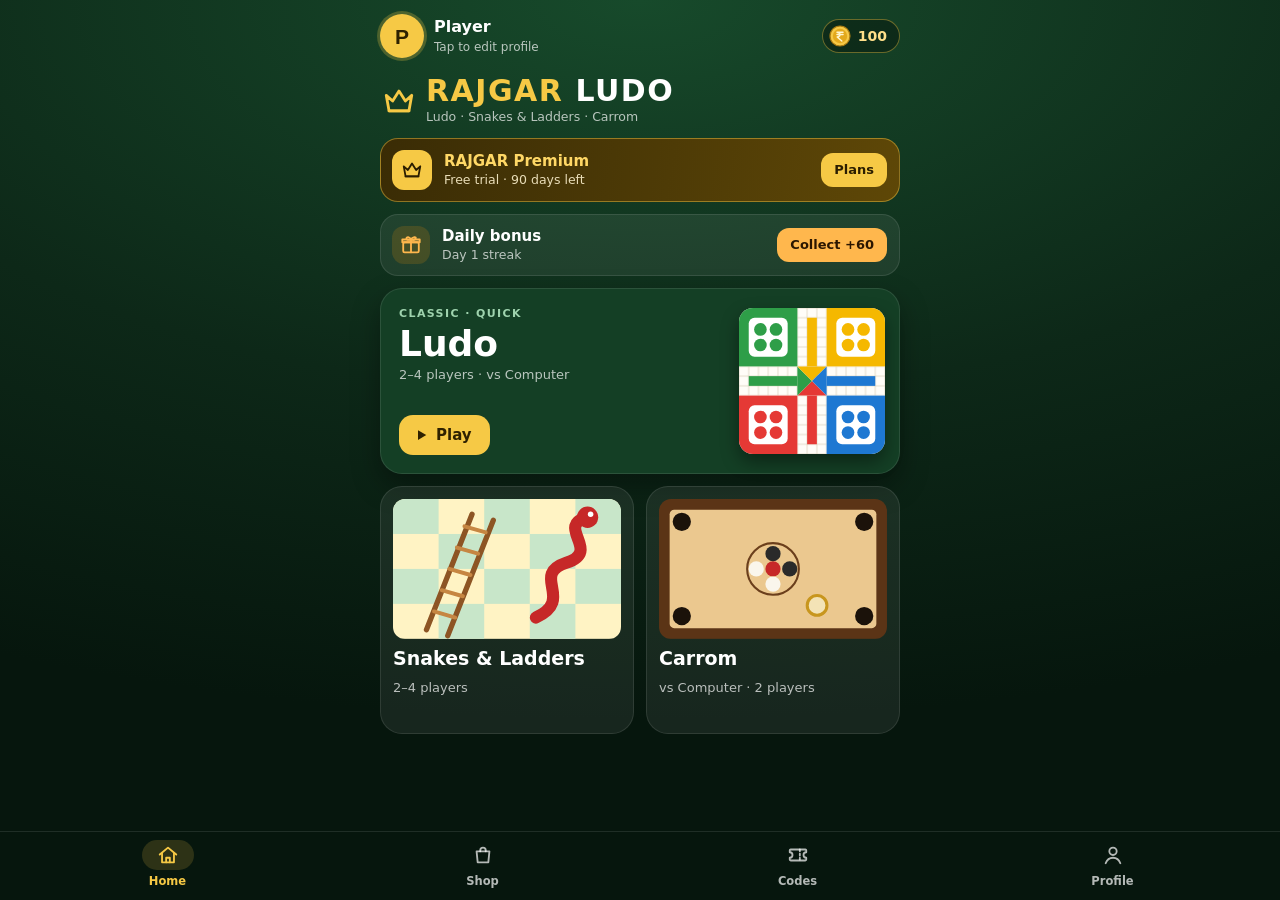
==== commit 2a588a98: "Fix blank screens in Android WebView: no opacity entrance animations, no backdrop blur, no fixed bac" ====
--- a/web/index.html
+++ b/web/index.html
@@ -55,7 +55,7 @@
   .tile{flex-direction:column;gap:10px;padding:12px;background:var(--surface)}
   .tile svg{width:100%;height:auto;border-radius:12px;display:block}
   .tile .tt{font:800 19px/1.05 'Baloo 2',system-ui,sans-serif}
-  .tabbar{position:fixed;left:0;right:0;bottom:0;z-index:40;display:grid;grid-template-columns:repeat(4,minmax(0,1fr));padding:8px 10px calc(10px + env(safe-area-inset-bottom));background:color-mix(in srgb,var(--bg3) 94%,transparent);border-top:1px solid var(--stroke);backdrop-filter:blur(12px)}
+  .tabbar{position:fixed;left:0;right:0;bottom:0;z-index:40;display:grid;grid-template-columns:repeat(4,minmax(0,1fr));padding:8px 10px calc(10px + env(safe-area-inset-bottom));background:var(--bg3);border-top:1px solid var(--stroke)}
   .tab{display:flex;flex-direction:column;align-items:center;gap:4px;background:none;border:0;padding:0;color:var(--text-2);font-size:11.5px;font-weight:700}
   .tab .tw{width:52px;height:30px;border-radius:15px;display:grid;place-items:center;transition:background .2s}
   .tab.on{color:var(--accent);font-weight:800}
--- a/web/shared.css
+++ b/web/shared.css
@@ -33,7 +33,7 @@
 html,body{min-height:100%}
 body{
   background:var(--fx), radial-gradient(120% 80% at 50% 0%, var(--bg1) 0%, var(--bg2) 55%, var(--bg3) 100%);
-  background-color:var(--bg2); background-attachment:fixed;
+  background-color:var(--bg2);
   font:500 14px/1.35 Figtree,system-ui,Roboto,'Segoe UI',sans-serif; color:#fff;
   user-select:none; -webkit-user-select:none; -webkit-touch-callout:none;
   overscroll-behavior:none;
@@ -43,7 +43,7 @@
 a{color:inherit;text-decoration:none}
 img{max-width:100%}
 body > *{animation:enter .28s ease-out both}
-@keyframes enter{from{opacity:0;transform:translateY(6px)}to{opacity:1;transform:none}}
+@keyframes enter{from{transform:translateY(6px)}to{transform:none}}
 @media (prefers-reduced-motion:reduce){ body > *, .sheet, .modal{animation:none!important} }
 
 body.game{
@@ -79,7 +79,7 @@
 .pname small{opacity:.7;font-weight:600}
 
 /* ---------- control dock ---------- */
-.controls{width:var(--bw);display:flex;justify-content:space-between;align-items:center;gap:10px;background:rgba(0,0,0,.30);padding:10px 12px;border-radius:22px;border:1px solid var(--stroke);flex:none;backdrop-filter:blur(8px)}
+.controls{width:var(--bw);display:flex;justify-content:space-between;align-items:center;gap:10px;background:rgba(0,0,0,.34);padding:10px 12px;border-radius:22px;border:1px solid var(--stroke);flex:none}
 .turn{display:flex;align-items:center;gap:10px;min-width:0}
 .turn-dot{width:14px;height:14px;border-radius:50%;flex:none;transition:all .3s;box-shadow:0 0 0 4px rgba(255,255,255,.08)}
 .turn-name{font-weight:800;font-size:15px;white-space:nowrap;overflow:hidden;text-overflow:ellipsis}
@@ -144,14 +144,14 @@
 /* ---------- bottom sheets ---------- */
 .modal{position:fixed;inset:0;background:rgba(0,0,0,.55);display:flex;align-items:flex-end;justify-content:center;z-index:50;animation:fade .18s ease-out}
 .modal[hidden]{display:none}
-@keyframes fade{from{opacity:0}to{opacity:1}}
+@keyframes fade{from{background-color:rgba(0,0,0,0)}to{background-color:rgba(0,0,0,.55)}}
 .sheet{width:100%;max-width:520px;max-height:90vh;max-height:90dvh;overflow:auto;overscroll-behavior:contain;
   background:linear-gradient(180deg,var(--bg1) 0%,var(--bg2) 40%,var(--bg3) 100%);
   border:1px solid var(--stroke);border-bottom:0;border-radius:26px 26px 0 0;
   padding:8px 18px calc(22px + env(safe-area-inset-bottom));box-shadow:0 -12px 40px rgba(0,0,0,.5);
   animation:sheetUp .28s cubic-bezier(.2,.8,.2,1);position:relative}
 .sheet::before{content:'';display:block;width:42px;height:4px;border-radius:2px;background:rgba(255,255,255,.25);margin:0 auto 14px}
-@keyframes sheetUp{from{transform:translateY(60px);opacity:.3}to{transform:none;opacity:1}}
+@keyframes sheetUp{from{transform:translateY(60px)}to{transform:none}}
 .sheet h1{font-size:22px;font-weight:900;letter-spacing:.6px;margin-bottom:2px}
 .sheet h2{font-size:19px;font-weight:800;margin-bottom:12px;display:flex;align-items:center;gap:8px}
 .sheet h2 .ic{color:var(--accent)}
